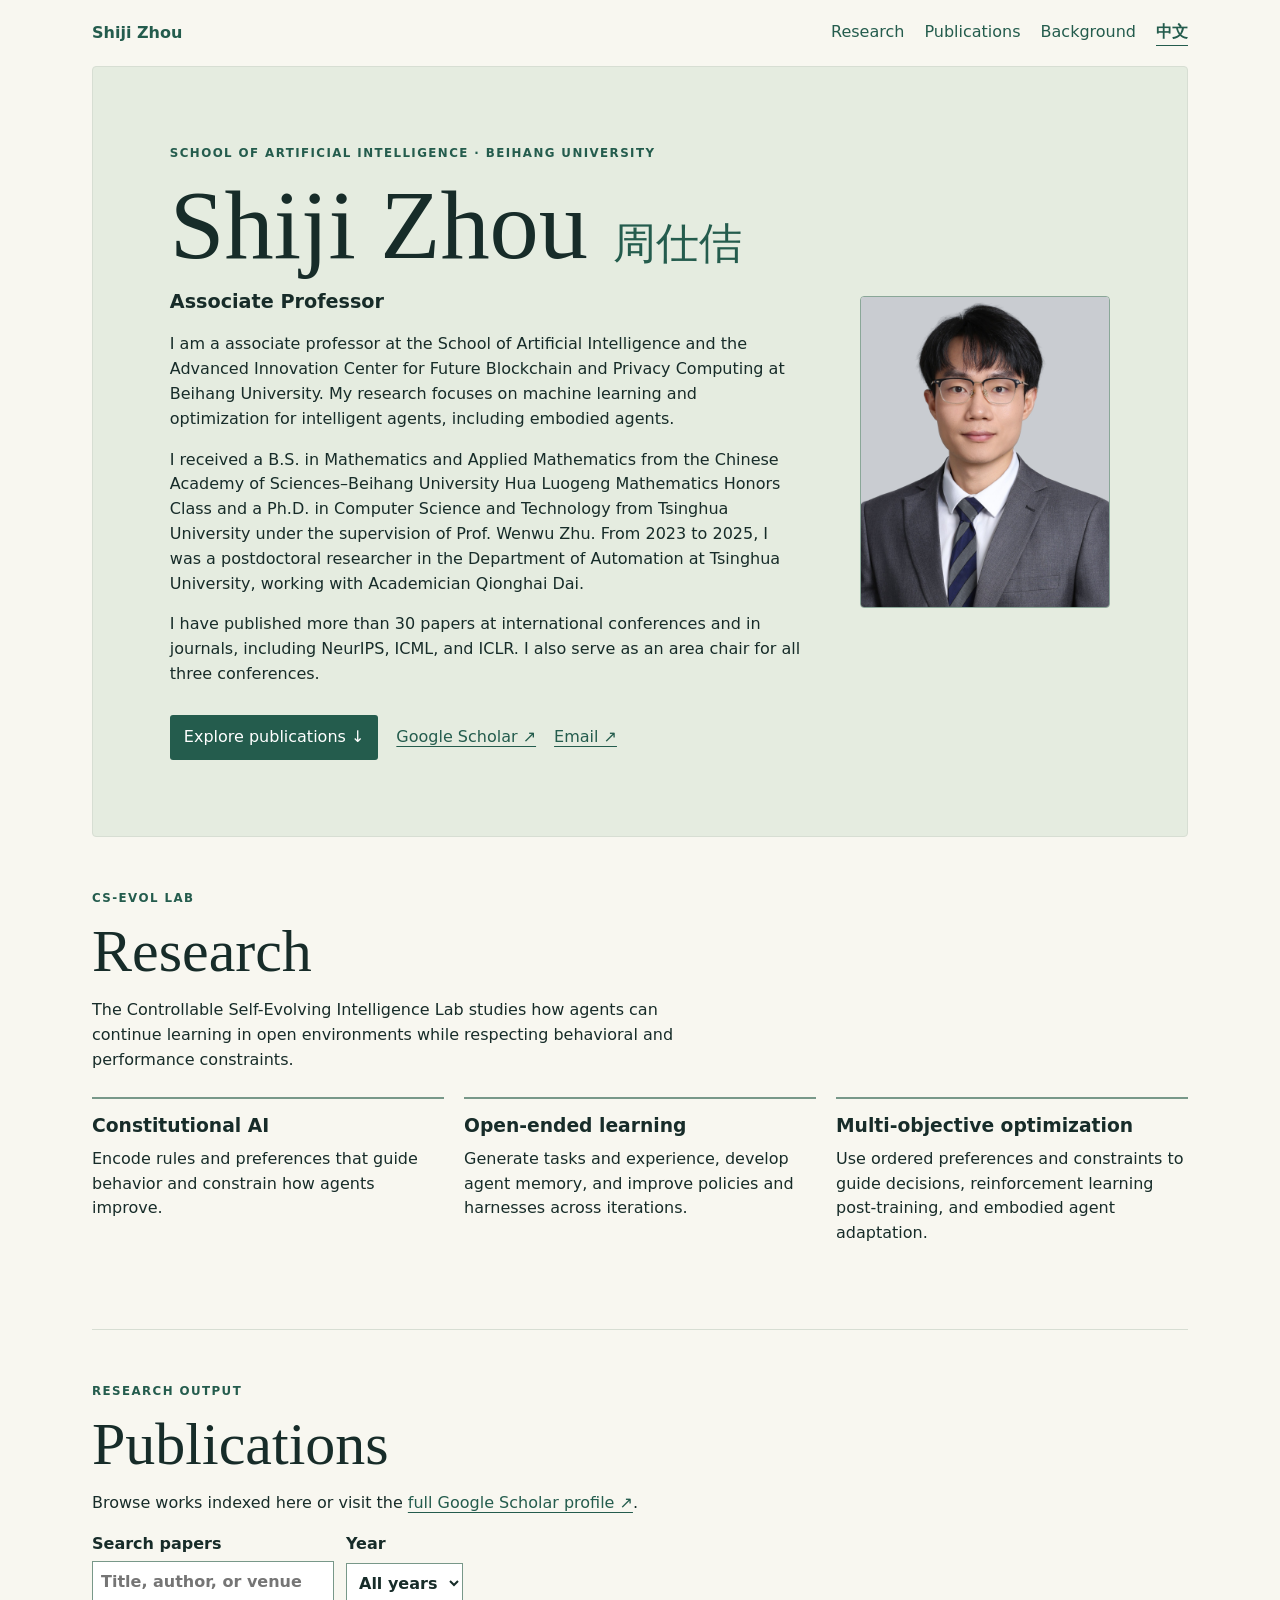
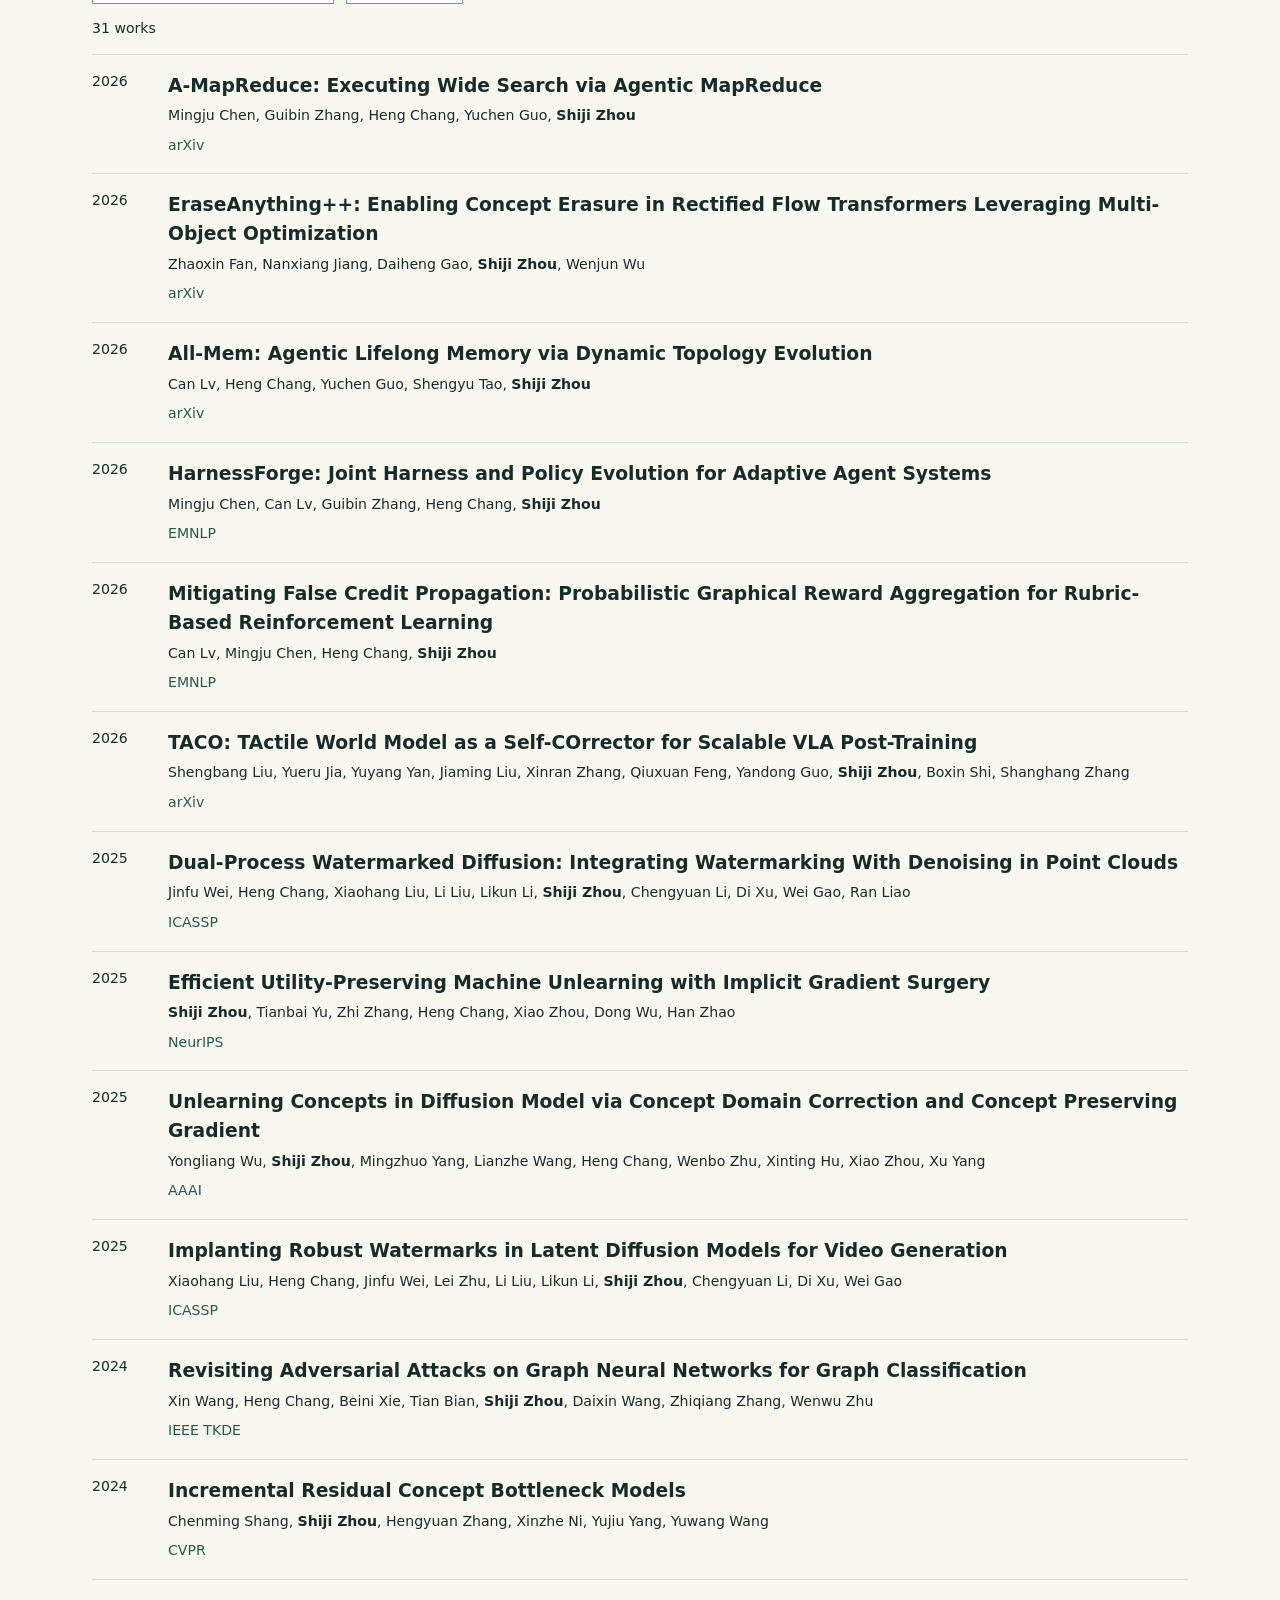
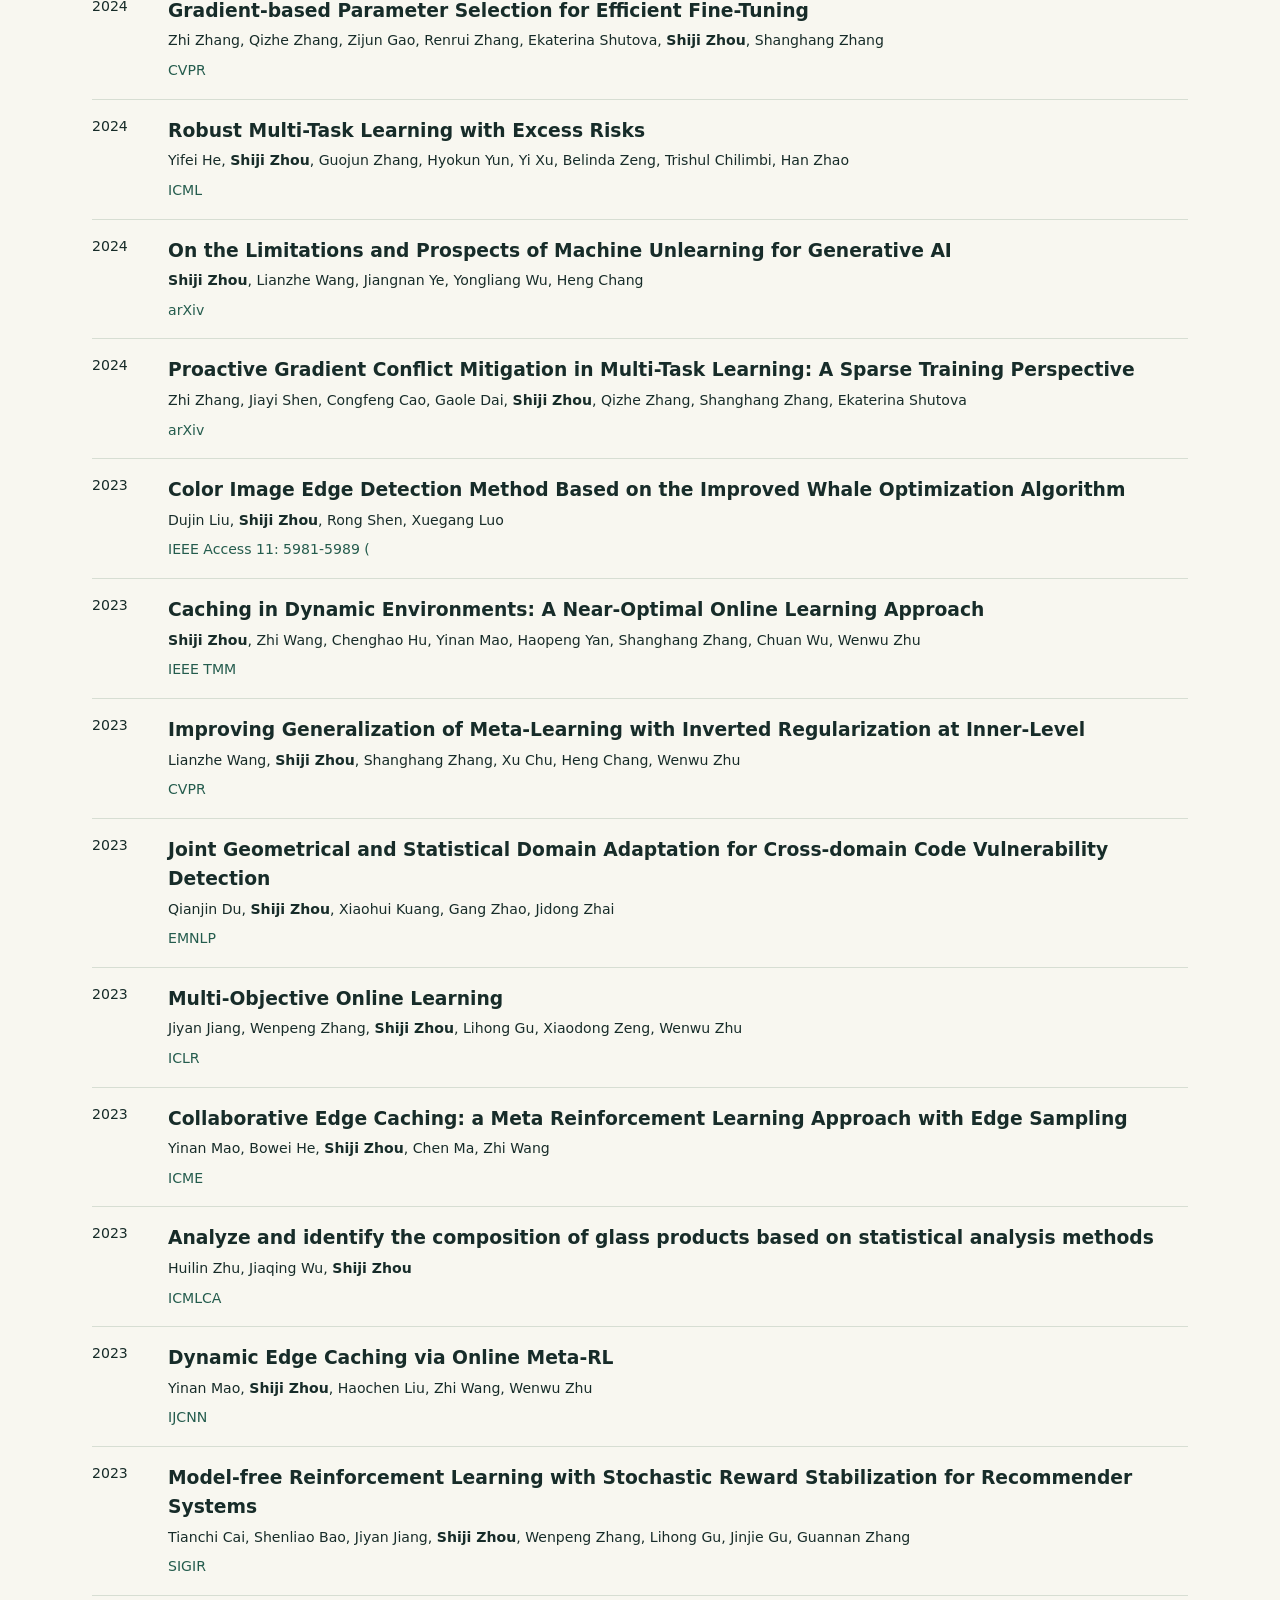
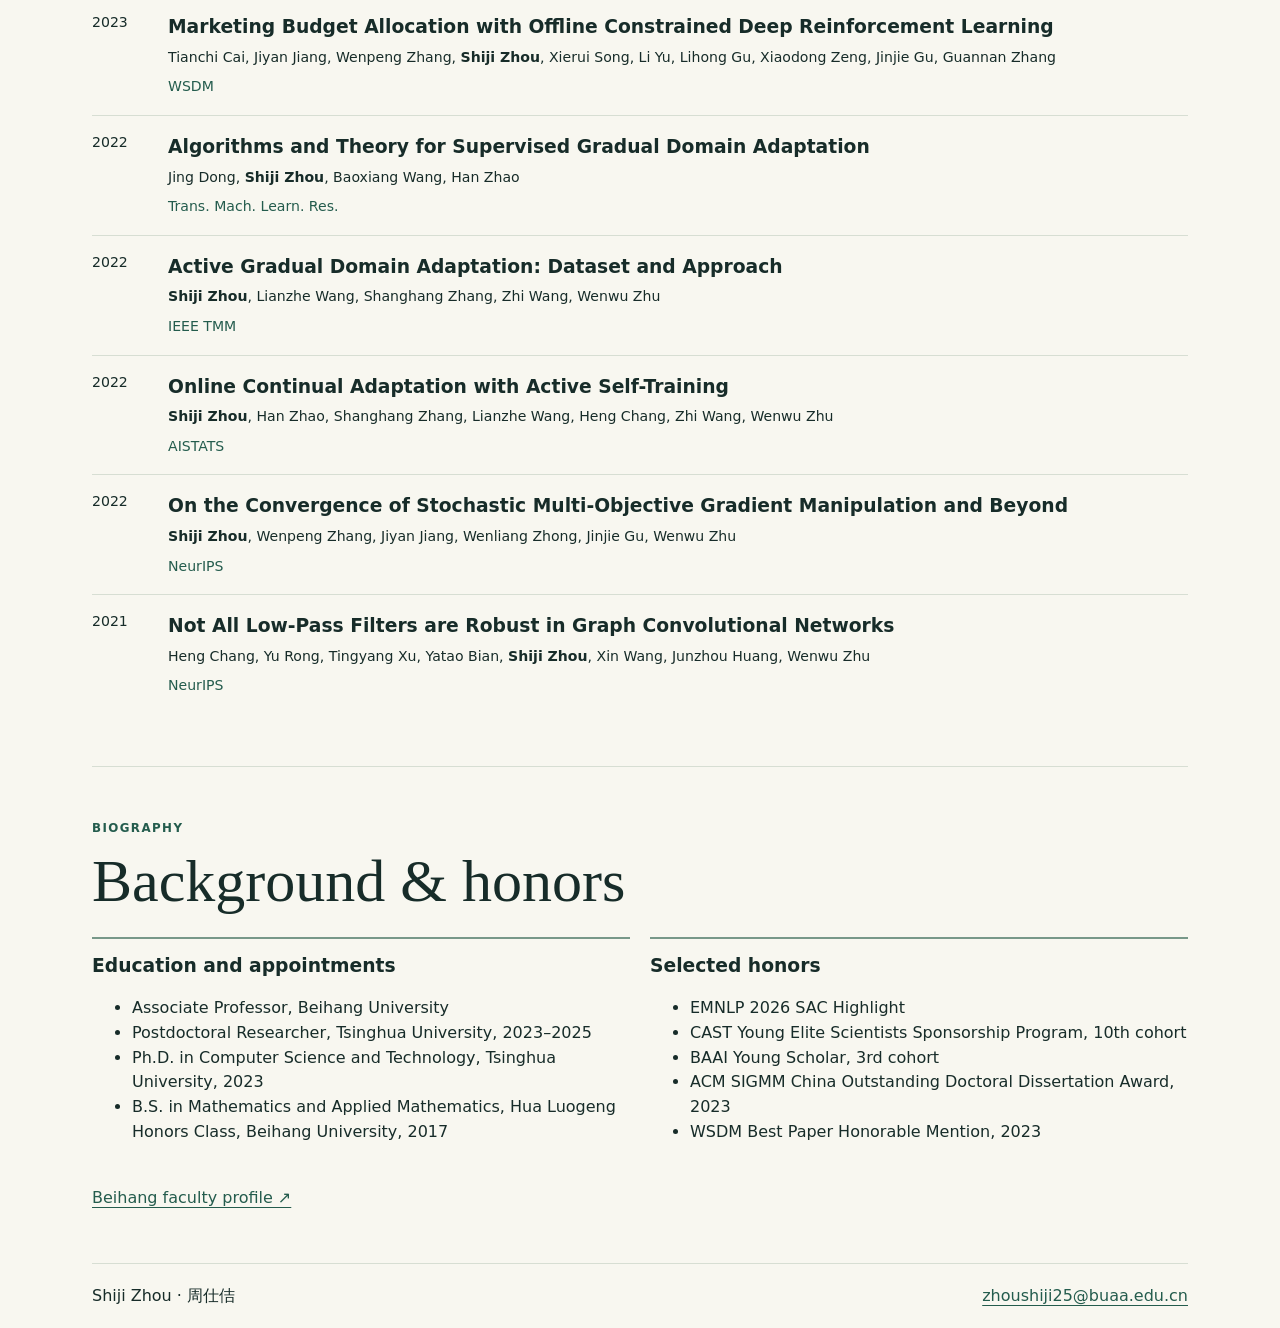
==== index.html @ 3ab19ada "Publish Shiji Zhou academic homepage" ====
<!DOCTYPE html><html lang="en"><meta charset="utf-8"><meta name="viewport" content="width=device-width,initial-scale=1"><meta name="description" content="Shiji Zhou, Associate Professor at Beihang University. Agent learning, controllable self-evolution and multi-objective optimization."><title>Shiji Zhou · 周仕佶 | Beihang University</title><link rel="stylesheet" href="style.css"><header><a class="brand" href="#">Shiji Zhou</a><nav aria-label="Main navigation"><a href="#research">Research</a><a href="#publications">Publications</a><a href="#background">Background</a><a class="language" href="zh.html" hreflang="zh-CN" lang="zh-CN">中文</a></nav></header><main><section class="hero"><div class="hero-content"><p class="kicker">SCHOOL OF ARTIFICIAL INTELLIGENCE · BEIHANG UNIVERSITY</p><h1>Shiji Zhou <span lang="zh">周仕佶</span></h1><p class="role">Associate Professor</p><p class="intro">I am a associate professor at the School of Artificial Intelligence and the Advanced Innovation Center for Future Blockchain and Privacy Computing at Beihang University. My research focuses on machine learning and optimization for intelligent agents, including embodied agents.</p><p class="intro">I received a B.S. in Mathematics and Applied Mathematics from the Chinese Academy of Sciences–Beihang University Hua Luogeng Mathematics Honors Class and a Ph.D. in Computer Science and Technology from Tsinghua University under the supervision of Prof. Wenwu Zhu. From 2023 to 2025, I was a postdoctoral researcher in the Department of Automation at Tsinghua University, working with Academician Qionghai Dai.</p><p class="intro">I have published more than 30 papers at international conferences and in journals, including NeurIPS, ICML, and ICLR. I also serve as an area chair for all three conferences.</p><div class="links"><a class="primary" href="#publications">Explore publications ↓</a><a href="https://scholar.google.com/citations?hl=en&amp;user=Do5jf8oAAAAJ&amp;view_op=list_works&amp;sortby=pubdate">Google Scholar ↗</a><a href="mailto:zhoushiji25@buaa.edu.cn">Email ↗</a></div></div><img class="portrait" src="portrait.jpg" alt="Portrait of Shiji Zhou" width="1280" height="1600"></section>
<section id="research"><p class="kicker">CS-EVOL LAB</p><h2>Research</h2><p class="section-intro">The Controllable Self-Evolving Intelligence Lab studies how agents can continue learning in open environments while respecting behavioral and performance constraints.</p><div class="topics"><article><h3>Constitutional AI</h3><p>Encode rules and preferences that guide behavior and constrain how agents improve.</p></article><article><h3>Open-ended learning</h3><p>Generate tasks and experience, develop agent memory, and improve policies and harnesses across iterations.</p></article><article><h3>Multi-objective optimization</h3><p>Use ordered preferences and constraints to guide decisions, reinforcement learning post-training, and embodied agent adaptation.</p></article></div></section>
<section id="publications"><p class="kicker">RESEARCH OUTPUT</p><h2>Publications</h2><p class="section-intro">Browse works indexed here or visit the <a href="https://scholar.google.com/citations?hl=en&amp;user=Do5jf8oAAAAJ&amp;view_op=list_works&amp;sortby=pubdate">full Google Scholar profile ↗</a>.</p><div class="filters"><label>Search papers<input id="query" type="search" placeholder="Title, author, or venue"></label><label>Year<select id="year"><option value="">All years</option><option>2026</option><option>2025</option><option>2024</option><option>2023</option><option>2022</option><option>2021</option></select></label></div><p id="count" aria-live="polite">31 works</p><article class="paper" data-year="2026"><span class="year">2026</span><div><h3><a href="https://arxiv.org/abs/2602.01331">A-MapReduce: Executing Wide Search via Agentic MapReduce</a></h3><p>Mingju Chen, Guibin Zhang, Heng Chang, Yuchen Guo, <strong>Shiji Zhou</strong></p><span class="venue">arXiv</span></div></article>
<article class="paper" data-year="2026"><span class="year">2026</span><div><h3><a href="https://arxiv.org/abs/2603.00978">EraseAnything++: Enabling Concept Erasure in Rectified Flow Transformers Leveraging Multi-Object Optimization</a></h3><p>Zhaoxin Fan, Nanxiang Jiang, Daiheng Gao, <strong>Shiji Zhou</strong>, Wenjun Wu</p><span class="venue">arXiv</span></div></article>
<article class="paper" data-year="2026"><span class="year">2026</span><div><h3><a href="https://arxiv.org/abs/2603.19595">All-Mem: Agentic Lifelong Memory via Dynamic Topology Evolution</a></h3><p>Can Lv, Heng Chang, Yuchen Guo, Shengyu Tao, <strong>Shiji Zhou</strong></p><span class="venue">arXiv</span></div></article>
<article class="paper" data-year="2026"><span class="year">2026</span><div><h3><a href="https://aclanthology.org/2026.emnlp-main.1893/">HarnessForge: Joint Harness and Policy Evolution for Adaptive Agent Systems</a></h3><p>Mingju Chen, Can Lv, Guibin Zhang, Heng Chang, <strong>Shiji Zhou</strong></p><span class="venue">EMNLP</span></div></article>
<article class="paper" data-year="2026"><span class="year">2026</span><div><h3><a href="https://aclanthology.org/2026.emnlp-main.1933/">Mitigating False Credit Propagation: Probabilistic Graphical Reward Aggregation for Rubric-Based Reinforcement Learning</a></h3><p>Can Lv, Mingju Chen, Heng Chang, <strong>Shiji Zhou</strong></p><span class="venue">EMNLP</span></div></article>
<article class="paper" data-year="2026"><span class="year">2026</span><div><h3><a href="https://arxiv.org/abs/2607.02840">TACO: TActile World Model as a Self-COrrector for Scalable VLA Post-Training</a></h3><p>Shengbang Liu, Yueru Jia, Yuyang Yan, Jiaming Liu, Xinran Zhang, Qiuxuan Feng, Yandong Guo, <strong>Shiji Zhou</strong>, Boxin Shi, Shanghang Zhang</p><span class="venue">arXiv</span></div></article>
<article class="paper" data-year="2025"><span class="year">2025</span><div><h3><a href="https://dblp.org/rec/conf/icassp/WeiCLLLZLXGL25">Dual-Process Watermarked Diffusion: Integrating Watermarking With Denoising in Point Clouds</a></h3><p>Jinfu Wei, Heng Chang, Xiaohang Liu, Li Liu, Likun Li, <strong>Shiji Zhou</strong>, Chengyuan Li, Di Xu, Wei Gao, Ran Liao</p><span class="venue">ICASSP</span></div></article>
<article class="paper" data-year="2025"><span class="year">2025</span><div><h3><a href="https://dblp.org/rec/conf/nips/ZhouYZCZWZ25">Efficient Utility-Preserving Machine Unlearning with Implicit Gradient Surgery</a></h3><p><strong>Shiji Zhou</strong>, Tianbai Yu, Zhi Zhang, Heng Chang, Xiao Zhou, Dong Wu, Han Zhao</p><span class="venue">NeurIPS</span></div></article>
<article class="paper" data-year="2025"><span class="year">2025</span><div><h3><a href="https://dblp.org/rec/conf/aaai/WuZYWCZHZ025">Unlearning Concepts in Diffusion Model via Concept Domain Correction and Concept Preserving Gradient</a></h3><p>Yongliang Wu, <strong>Shiji Zhou</strong>, Mingzhuo Yang, Lianzhe Wang, Heng Chang, Wenbo Zhu, Xinting Hu, Xiao Zhou, Xu Yang</p><span class="venue">AAAI</span></div></article>
<article class="paper" data-year="2025"><span class="year">2025</span><div><h3><a href="https://dblp.org/rec/conf/icassp/LiuCWZLLZLXG25">Implanting Robust Watermarks in Latent Diffusion Models for Video Generation</a></h3><p>Xiaohang Liu, Heng Chang, Jinfu Wei, Lei Zhu, Li Liu, Likun Li, <strong>Shiji Zhou</strong>, Chengyuan Li, Di Xu, Wei Gao</p><span class="venue">ICASSP</span></div></article>
<article class="paper" data-year="2024"><span class="year">2024</span><div><h3><a href="https://dblp.org/rec/journals/tkde/WangCXBZWZZ24">Revisiting Adversarial Attacks on Graph Neural Networks for Graph Classification</a></h3><p>Xin Wang, Heng Chang, Beini Xie, Tian Bian, <strong>Shiji Zhou</strong>, Daixin Wang, Zhiqiang Zhang, Wenwu Zhu</p><span class="venue">IEEE TKDE</span></div></article>
<article class="paper" data-year="2024"><span class="year">2024</span><div><h3><a href="https://dblp.org/rec/conf/cvpr/ShangZZNYW24">Incremental Residual Concept Bottleneck Models</a></h3><p>Chenming Shang, <strong>Shiji Zhou</strong>, Hengyuan Zhang, Xinzhe Ni, Yujiu Yang, Yuwang Wang</p><span class="venue">CVPR</span></div></article>
<article class="paper" data-year="2024"><span class="year">2024</span><div><h3><a href="https://dblp.org/rec/conf/cvpr/ZhangZGZSZZ24">Gradient-based Parameter Selection for Efficient Fine-Tuning</a></h3><p>Zhi Zhang, Qizhe Zhang, Zijun Gao, Renrui Zhang, Ekaterina Shutova, <strong>Shiji Zhou</strong>, Shanghang Zhang</p><span class="venue">CVPR</span></div></article>
<article class="paper" data-year="2024"><span class="year">2024</span><div><h3><a href="https://dblp.org/rec/conf/icml/HeZZYXZC024">Robust Multi-Task Learning with Excess Risks</a></h3><p>Yifei He, <strong>Shiji Zhou</strong>, Guojun Zhang, Hyokun Yun, Yi Xu, Belinda Zeng, Trishul Chilimbi, Han Zhao</p><span class="venue">ICML</span></div></article>
<article class="paper" data-year="2024"><span class="year">2024</span><div><h3><a href="https://arxiv.org/abs/2408.00376">On the Limitations and Prospects of Machine Unlearning for Generative AI</a></h3><p><strong>Shiji Zhou</strong>, Lianzhe Wang, Jiangnan Ye, Yongliang Wu, Heng Chang</p><span class="venue">arXiv</span></div></article>
<article class="paper" data-year="2024"><span class="year">2024</span><div><h3><a href="https://arxiv.org/abs/2411.18615">Proactive Gradient Conflict Mitigation in Multi-Task Learning: A Sparse Training Perspective</a></h3><p>Zhi Zhang, Jiayi Shen, Congfeng Cao, Gaole Dai, <strong>Shiji Zhou</strong>, Qizhe Zhang, Shanghang Zhang, Ekaterina Shutova</p><span class="venue">arXiv</span></div></article>
<article class="paper" data-year="2023"><span class="year">2023</span><div><h3><a href="https://dblp.org/rec/journals/access/LiuZSL23">Color Image Edge Detection Method Based on the Improved Whale Optimization Algorithm</a></h3><p>Dujin Liu, <strong>Shiji Zhou</strong>, Rong Shen, Xuegang Luo</p><span class="venue">IEEE Access 11: 5981-5989 (</span></div></article>
<article class="paper" data-year="2023"><span class="year">2023</span><div><h3><a href="https://dblp.org/rec/journals/tmm/ZhouWHMYZWZ23">Caching in Dynamic Environments: A Near-Optimal Online Learning Approach</a></h3><p><strong>Shiji Zhou</strong>, Zhi Wang, Chenghao Hu, Yinan Mao, Haopeng Yan, Shanghang Zhang, Chuan Wu, Wenwu Zhu</p><span class="venue">IEEE TMM</span></div></article>
<article class="paper" data-year="2023"><span class="year">2023</span><div><h3><a href="https://dblp.org/rec/conf/cvpr/WangZZCC023">Improving Generalization of Meta-Learning with Inverted Regularization at Inner-Level</a></h3><p>Lianzhe Wang, <strong>Shiji Zhou</strong>, Shanghang Zhang, Xu Chu, Heng Chang, Wenwu Zhu</p><span class="venue">CVPR</span></div></article>
<article class="paper" data-year="2023"><span class="year">2023</span><div><h3><a href="https://dblp.org/rec/conf/emnlp/DuZKZZ23">Joint Geometrical and Statistical Domain Adaptation for Cross-domain Code Vulnerability Detection</a></h3><p>Qianjin Du, <strong>Shiji Zhou</strong>, Xiaohui Kuang, Gang Zhao, Jidong Zhai</p><span class="venue">EMNLP</span></div></article>
<article class="paper" data-year="2023"><span class="year">2023</span><div><h3><a href="https://dblp.org/rec/conf/iclr/Jiang0ZGZ023">Multi-Objective Online Learning</a></h3><p>Jiyan Jiang, Wenpeng Zhang, <strong>Shiji Zhou</strong>, Lihong Gu, Xiaodong Zeng, Wenwu Zhu</p><span class="venue">ICLR</span></div></article>
<article class="paper" data-year="2023"><span class="year">2023</span><div><h3><a href="https://dblp.org/rec/conf/icmcs/MaoHZMW23">Collaborative Edge Caching: a Meta Reinforcement Learning Approach with Edge Sampling</a></h3><p>Yinan Mao, Bowei He, <strong>Shiji Zhou</strong>, Chen Ma, Zhi Wang</p><span class="venue">ICME</span></div></article>
<article class="paper" data-year="2023"><span class="year">2023</span><div><h3><a href="https://dblp.org/rec/conf/icmlca/ZhuWZ23">Analyze and identify the composition of glass products based on statistical analysis methods</a></h3><p>Huilin Zhu, Jiaqing Wu, <strong>Shiji Zhou</strong></p><span class="venue">ICMLCA</span></div></article>
<article class="paper" data-year="2023"><span class="year">2023</span><div><h3><a href="https://dblp.org/rec/conf/ijcnn/MaoZLWZ23">Dynamic Edge Caching via Online Meta-RL</a></h3><p>Yinan Mao, <strong>Shiji Zhou</strong>, Haochen Liu, Zhi Wang, Wenwu Zhu</p><span class="venue">IJCNN</span></div></article>
<article class="paper" data-year="2023"><span class="year">2023</span><div><h3><a href="https://dblp.org/rec/conf/sigir/CaiBJZ0GGZ23">Model-free Reinforcement Learning with Stochastic Reward Stabilization for Recommender Systems</a></h3><p>Tianchi Cai, Shenliao Bao, Jiyan Jiang, <strong>Shiji Zhou</strong>, Wenpeng Zhang, Lihong Gu, Jinjie Gu, Guannan Zhang</p><span class="venue">SIGIR</span></div></article>
<article class="paper" data-year="2023"><span class="year">2023</span><div><h3><a href="https://dblp.org/rec/conf/wsdm/CaiJ0ZSYGZGZ23">Marketing Budget Allocation with Offline Constrained Deep Reinforcement Learning</a></h3><p>Tianchi Cai, Jiyan Jiang, Wenpeng Zhang, <strong>Shiji Zhou</strong>, Xierui Song, Li Yu, Lihong Gu, Xiaodong Zeng, Jinjie Gu, Guannan Zhang</p><span class="venue">WSDM</span></div></article>
<article class="paper" data-year="2022"><span class="year">2022</span><div><h3><a href="https://dblp.org/rec/journals/tmlr/DongZWZ22">Algorithms and Theory for Supervised Gradual Domain Adaptation</a></h3><p>Jing Dong, <strong>Shiji Zhou</strong>, Baoxiang Wang, Han Zhao</p><span class="venue">Trans. Mach. Learn. Res.</span></div></article>
<article class="paper" data-year="2022"><span class="year">2022</span><div><h3><a href="https://dblp.org/rec/journals/tmm/ZhouWZWZ22">Active Gradual Domain Adaptation: Dataset and Approach</a></h3><p><strong>Shiji Zhou</strong>, Lianzhe Wang, Shanghang Zhang, Zhi Wang, Wenwu Zhu</p><span class="venue">IEEE TMM</span></div></article>
<article class="paper" data-year="2022"><span class="year">2022</span><div><h3><a href="https://dblp.org/rec/conf/aistats/Zhou0ZWCW022">Online Continual Adaptation with Active Self-Training</a></h3><p><strong>Shiji Zhou</strong>, Han Zhao, Shanghang Zhang, Lianzhe Wang, Heng Chang, Zhi Wang, Wenwu Zhu</p><span class="venue">AISTATS</span></div></article>
<article class="paper" data-year="2022"><span class="year">2022</span><div><h3><a href="https://dblp.org/rec/conf/nips/ZhouZJZGZ22">On the Convergence of Stochastic Multi-Objective Gradient Manipulation and Beyond</a></h3><p><strong>Shiji Zhou</strong>, Wenpeng Zhang, Jiyan Jiang, Wenliang Zhong, Jinjie Gu, Wenwu Zhu</p><span class="venue">NeurIPS</span></div></article>
<article class="paper" data-year="2021"><span class="year">2021</span><div><h3><a href="https://dblp.org/rec/conf/nips/ChangRXBZWHZ21">Not All Low-Pass Filters are Robust in Graph Convolutional Networks</a></h3><p>Heng Chang, Yu Rong, Tingyang Xu, Yatao Bian, <strong>Shiji Zhou</strong>, Xin Wang, Junzhou Huang, Wenwu Zhu</p><span class="venue">NeurIPS</span></div></article></section>
<section id="background"><p class="kicker">BIOGRAPHY</p><h2>Background & honors</h2><div class="topics"><article><h3>Education and appointments</h3><ul><li>Associate Professor, Beihang University</li><li>Postdoctoral Researcher, Tsinghua University, 2023–2025</li><li>Ph.D. in Computer Science and Technology, Tsinghua University, 2023</li><li>B.S. in Mathematics and Applied Mathematics, Hua Luogeng Honors Class, Beihang University, 2017</li></ul></article><article><h3>Selected honors</h3><ul><li>EMNLP 2026 SAC Highlight</li><li>CAST Young Elite Scientists Sponsorship Program, 10th cohort</li><li>BAAI Young Scholar, 3rd cohort</li><li>ACM SIGMM China Outstanding Doctoral Dissertation Award, 2023</li><li>WSDM Best Paper Honorable Mention, 2023</li></ul></article></div><a href="https://iai.buaa.edu.cn/info/1013/4182.htm">Beihang faculty profile ↗</a></section></main><footer><span>Shiji Zhou · 周仕佶</span><a href="mailto:zhoushiji25@buaa.edu.cn">zhoushiji25@buaa.edu.cn</a></footer><script src="main.js"></script></html>
---- style.css ----
:root{color-scheme:light;--ink:#172c29;--green:#245c4d;--paper:#f8f7f0;--line:#d7ded3}*{box-sizing:border-box}html{scroll-behavior:smooth}body{margin:0;background:var(--paper);color:var(--ink);font:16px/1.55 "Instrument Sans",system-ui,sans-serif}a{color:var(--green);text-underline-offset:.23em}header,main,footer{max-width:1160px;margin:auto;padding:0 32px}header,footer{display:flex;justify-content:space-between;align-items:center;gap:16px;padding-block:20px}header a{text-decoration:none}nav{display:flex;gap:20px;flex-wrap:wrap}.brand{font-weight:800}.brand span{margin-left:.5em}.hero{position:relative;display:flex;align-items:center;justify-content:space-between;gap:24px;background:#e5ece0;border:1px solid var(--line);border-radius:4px;padding:clamp(24px,6vw,78px);min-height:390px}.kicker{color:var(--green);font-size:.74rem;font-weight:750;letter-spacing:.12em;margin:0 0 12px}h1,h2{font-family:Georgia,serif;line-height:1.04;font-weight:500;margin:0}h1{font-size:clamp(2.9rem,8vw,6.15rem)}h1 span{font-size:.44em;white-space:nowrap;color:var(--green)}h2{font-size:clamp(2.25rem,5vw,3.75rem)}.role{margin:.65rem 0;font-size:1.2rem;font-weight:650}.intro,.section-intro{max-width:62ch}.links{display:flex;align-items:center;gap:18px;flex-wrap:wrap;margin-top:28px}.primary{padding:10px 14px;background:var(--green);color:white;text-decoration:none;border-radius:3px}.mark{display:grid;place-items:center;flex:0 1 195px;aspect-ratio:1;border:1px solid #8aa798;border-radius:50%;font:italic clamp(2rem,7vw,6rem) Georgia;color:var(--green)}section+section{padding-block:52px;border-bottom:1px solid var(--line)}.topics{display:grid;grid-template-columns:repeat(auto-fit,minmax(min(250px,100%),1fr));gap:20px;margin:25px 0}.topics article{border-top:2px solid #789889;padding-top:12px}.topics h3,.paper h3{margin:0}.topics p,.paper p{margin:.4em 0}.paper{display:grid;grid-template-columns:62px 1fr;gap:14px;border-top:1px solid var(--line);padding:16px 0}.paper[hidden]{display:none}.paper h3 a{color:var(--ink);text-decoration:none}.paper h3 a:hover{text-decoration:underline}.paper p,.year,.venue,#count{font-size:.88rem}.venue{color:var(--green)}.filters{display:flex;gap:12px;flex-wrap:wrap}.filters label{display:grid;gap:4px;font-weight:650}.filters input,.filters select{font:inherit;background:#fff;color:var(--ink);border:1px solid #789889;padding:8px}footer{flex-wrap:wrap}@media(max-width:680px){header,main,footer{padding-inline:16px}.mark{display:none}nav{gap:10px;font-size:.86rem}.paper{grid-template-columns:45px 1fr;gap:8px}}
.portrait{display:block;width:clamp(155px,23vw,250px);height:auto;flex:none;border:1px solid #8aa798;border-radius:4px}
.language{font-weight:700;border-bottom:1px solid currentColor;white-space:nowrap}
@media(max-width:680px){.hero{flex-direction:column-reverse;align-items:flex-start;gap:22px}.portrait{width:145px}header{flex-wrap:wrap}}
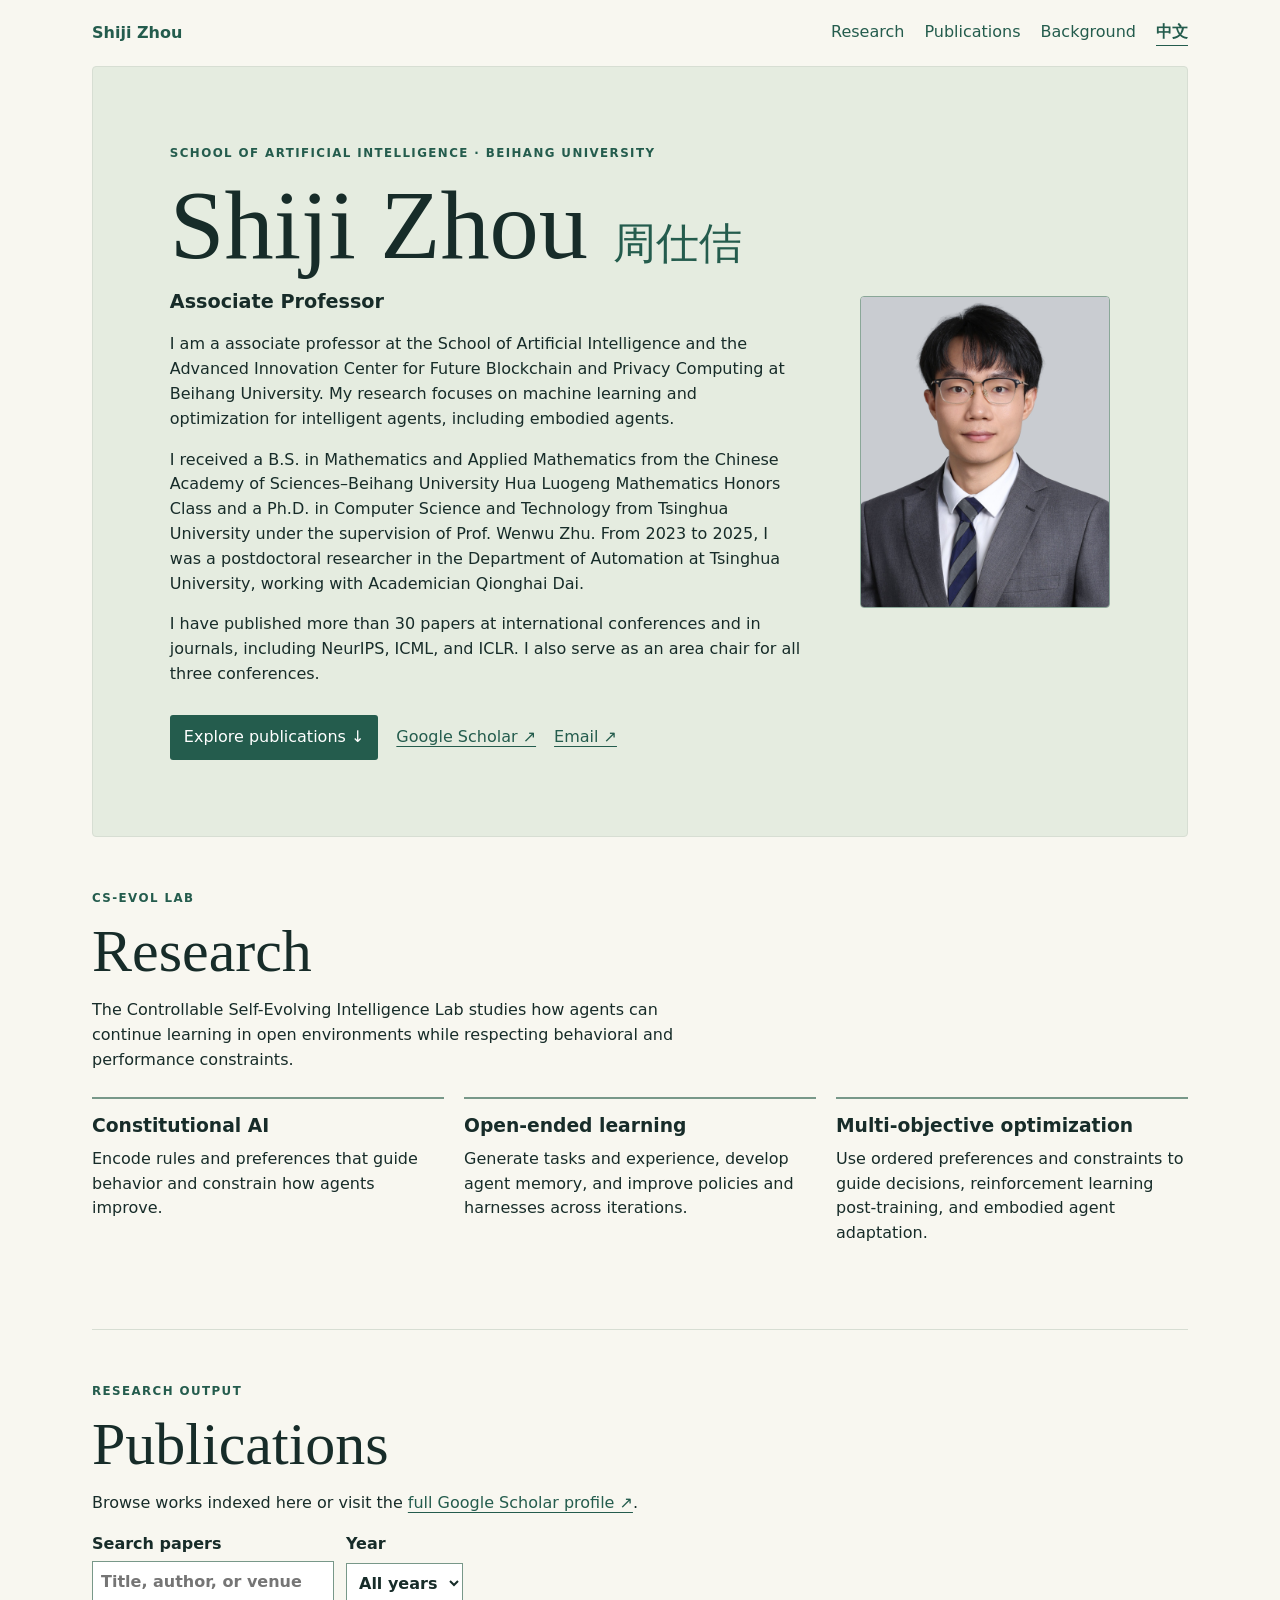
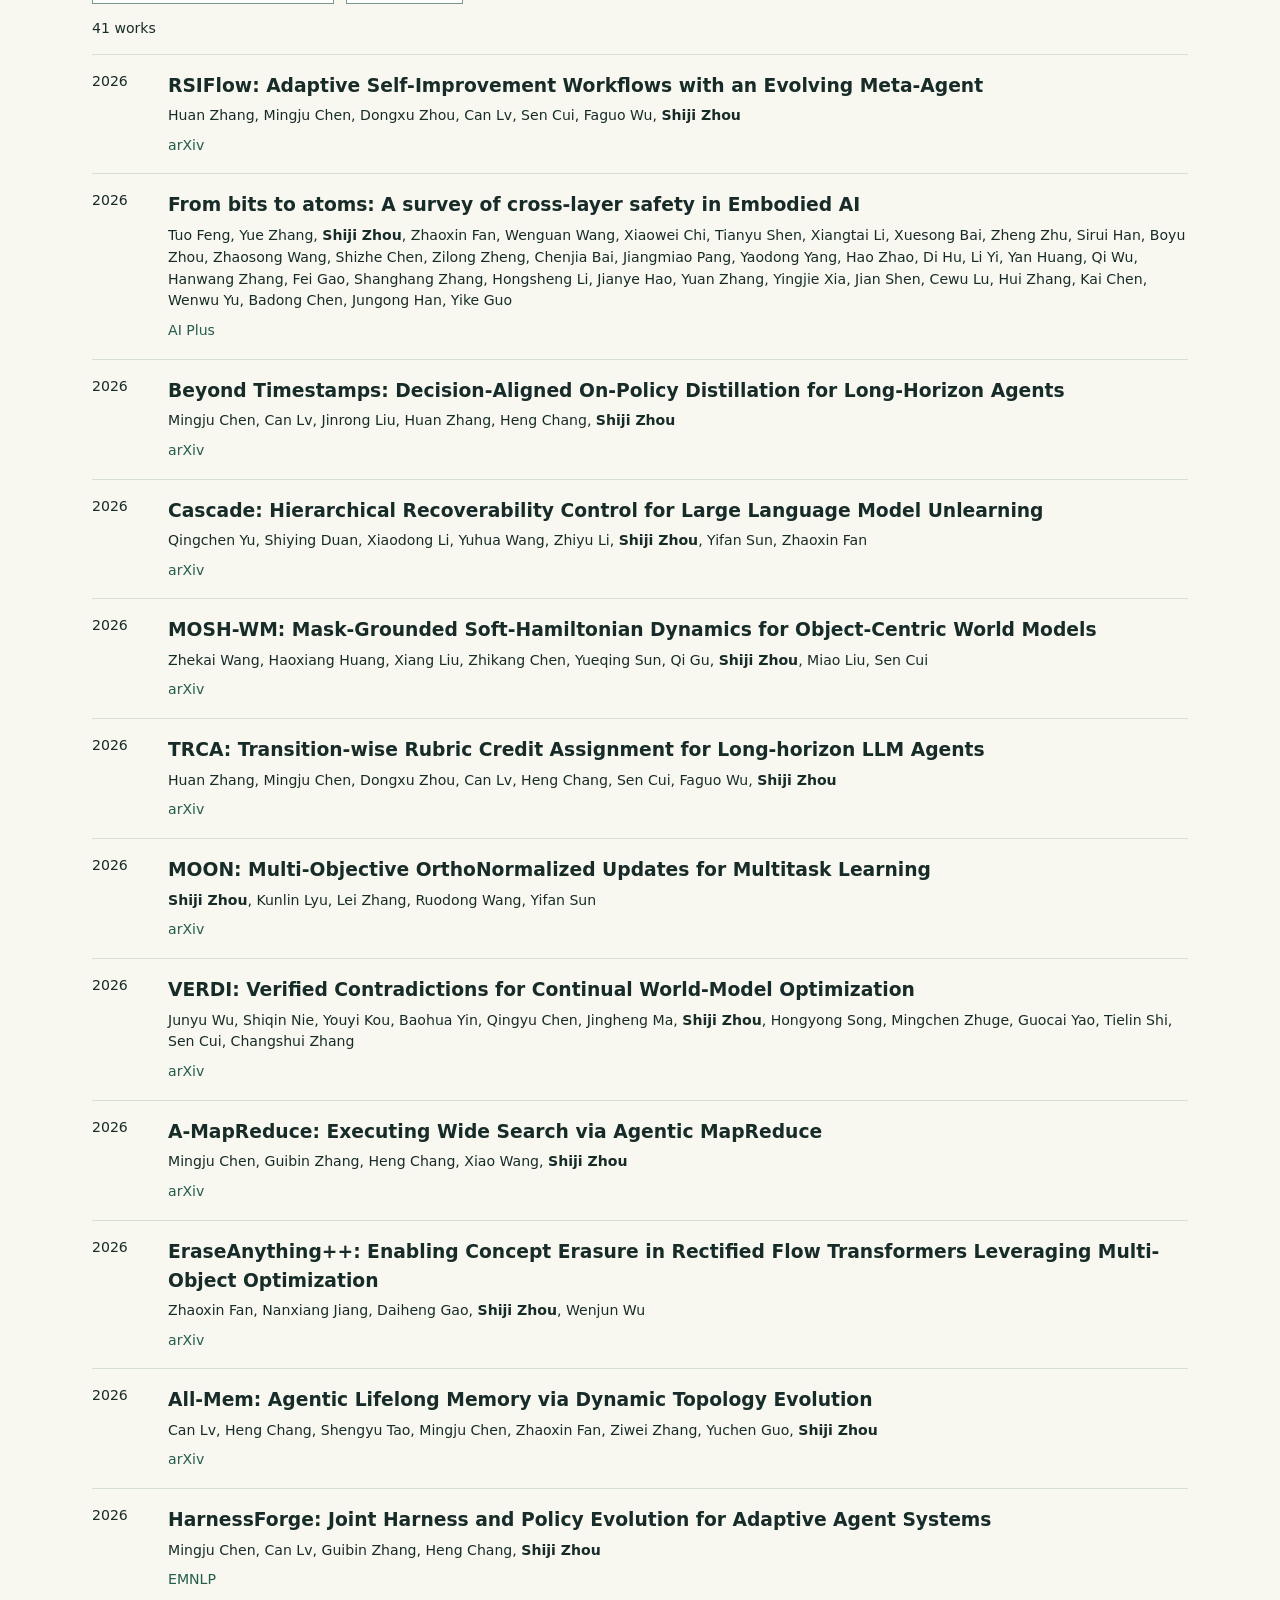
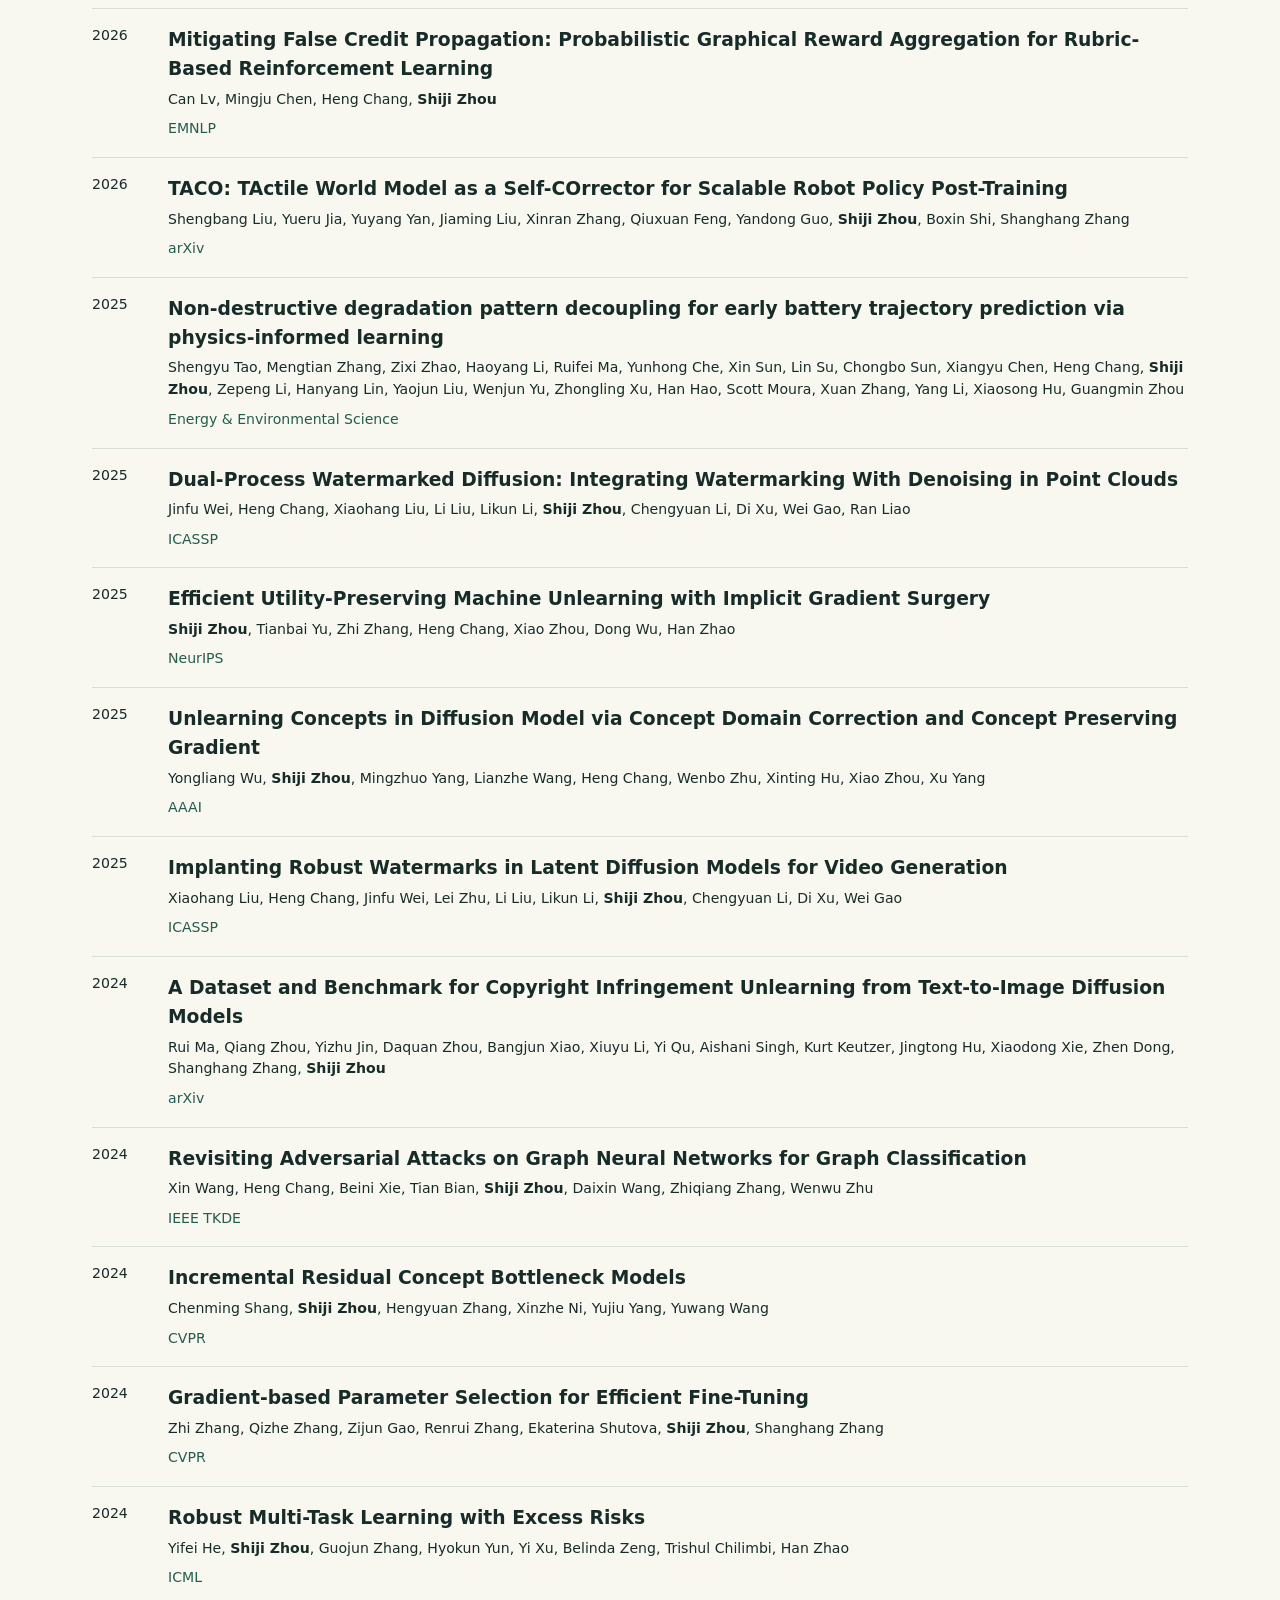
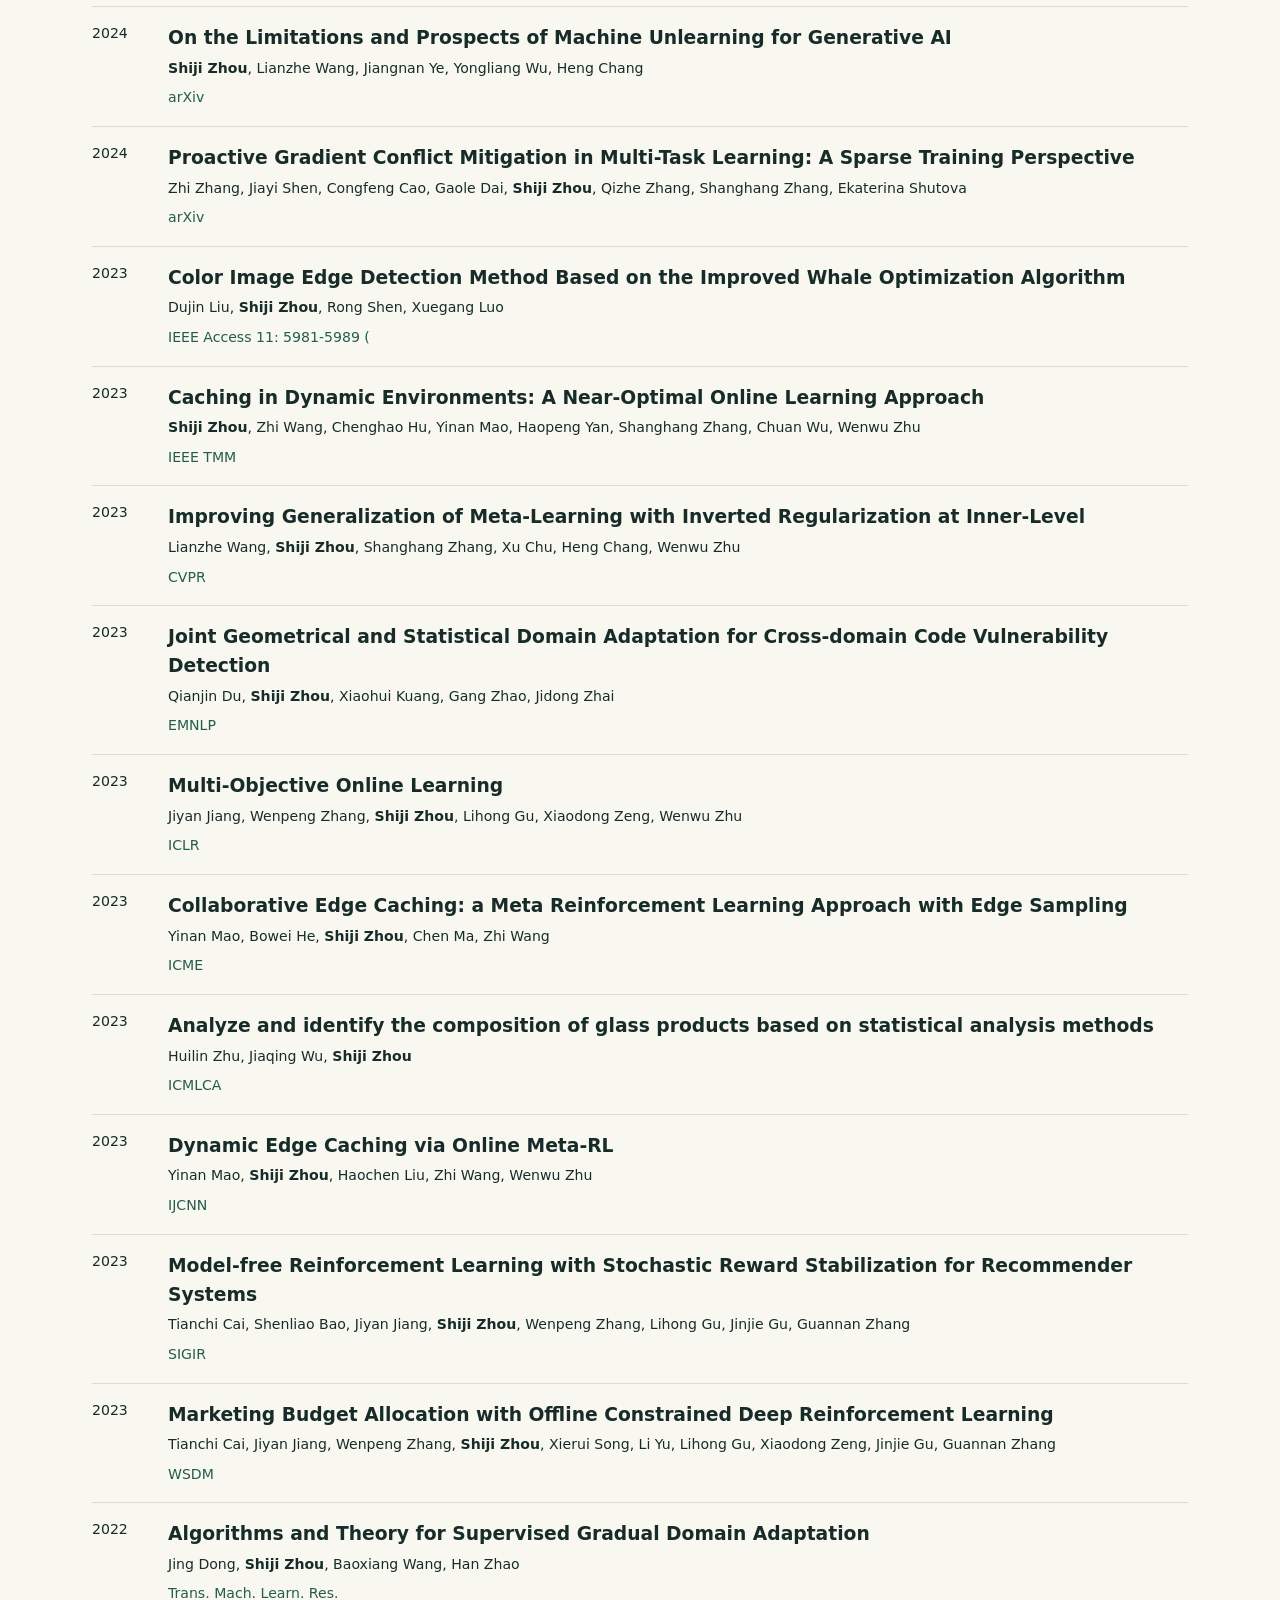
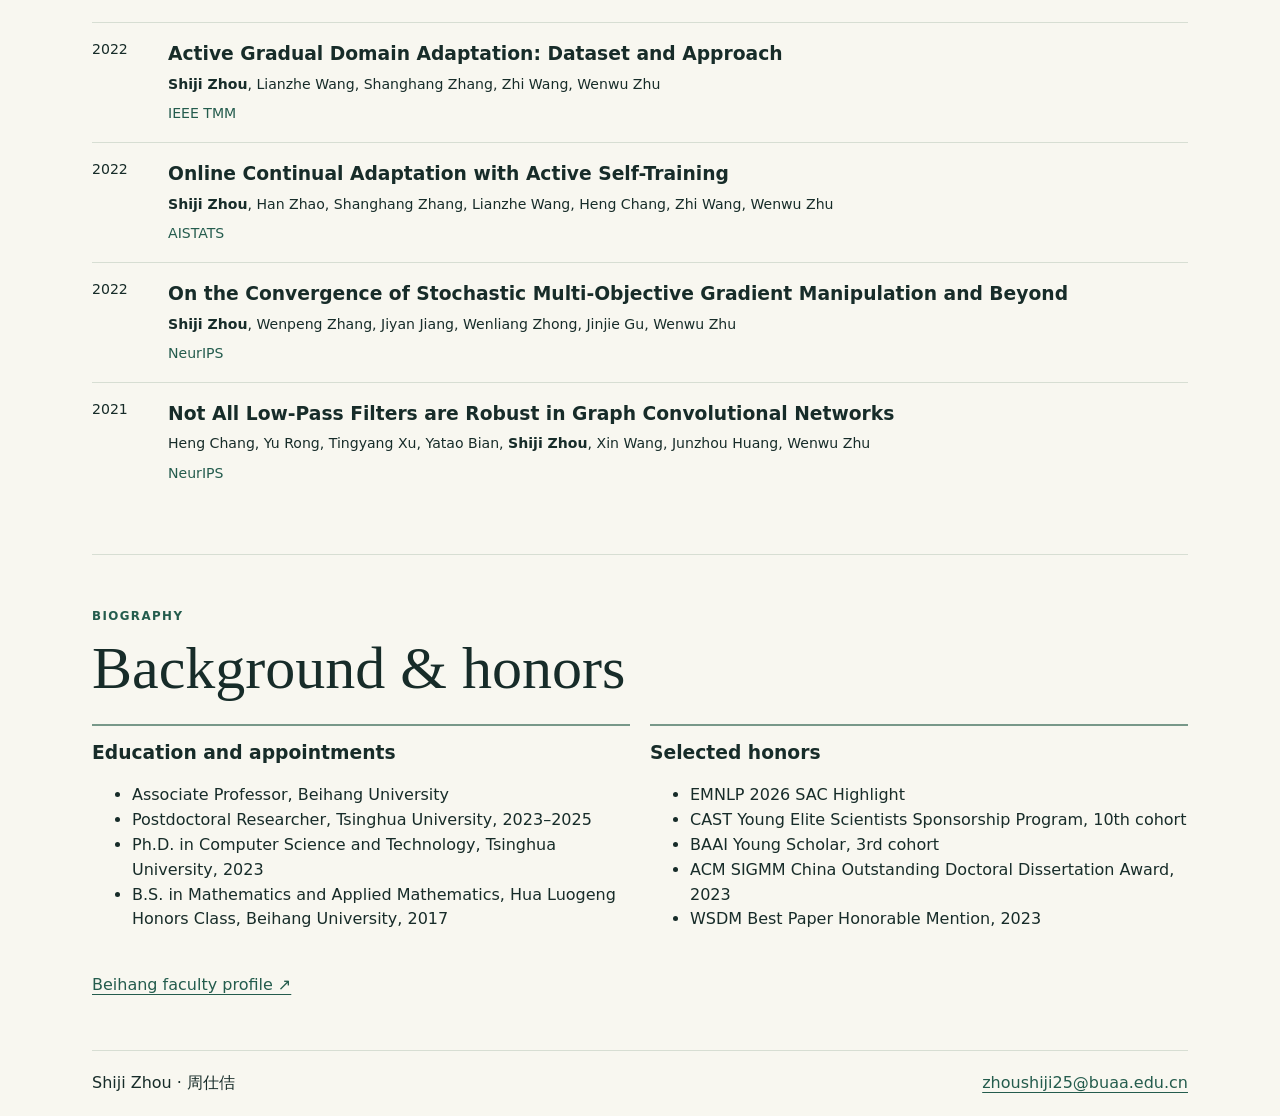
==== commit ab0cf3d9: "Add 10 verified publications" ====
--- a/index.html
+++ b/index.html
@@ -1,15 +1,25 @@
 <!DOCTYPE html><html lang="en"><meta charset="utf-8"><meta name="viewport" content="width=device-width,initial-scale=1"><meta name="description" content="Shiji Zhou, Associate Professor at Beihang University. Agent learning, controllable self-evolution and multi-objective optimization."><title>Shiji Zhou · 周仕佶 | Beihang University</title><link rel="stylesheet" href="style.css"><header><a class="brand" href="#">Shiji Zhou</a><nav aria-label="Main navigation"><a href="#research">Research</a><a href="#publications">Publications</a><a href="#background">Background</a><a class="language" href="zh.html" hreflang="zh-CN" lang="zh-CN">中文</a></nav></header><main><section class="hero"><div class="hero-content"><p class="kicker">SCHOOL OF ARTIFICIAL INTELLIGENCE · BEIHANG UNIVERSITY</p><h1>Shiji Zhou <span lang="zh">周仕佶</span></h1><p class="role">Associate Professor</p><p class="intro">I am a associate professor at the School of Artificial Intelligence and the Advanced Innovation Center for Future Blockchain and Privacy Computing at Beihang University. My research focuses on machine learning and optimization for intelligent agents, including embodied agents.</p><p class="intro">I received a B.S. in Mathematics and Applied Mathematics from the Chinese Academy of Sciences–Beihang University Hua Luogeng Mathematics Honors Class and a Ph.D. in Computer Science and Technology from Tsinghua University under the supervision of Prof. Wenwu Zhu. From 2023 to 2025, I was a postdoctoral researcher in the Department of Automation at Tsinghua University, working with Academician Qionghai Dai.</p><p class="intro">I have published more than 30 papers at international conferences and in journals, including NeurIPS, ICML, and ICLR. I also serve as an area chair for all three conferences.</p><div class="links"><a class="primary" href="#publications">Explore publications ↓</a><a href="https://scholar.google.com/citations?hl=en&amp;user=Do5jf8oAAAAJ&amp;view_op=list_works&amp;sortby=pubdate">Google Scholar ↗</a><a href="mailto:zhoushiji25@buaa.edu.cn">Email ↗</a></div></div><img class="portrait" src="portrait.jpg" alt="Portrait of Shiji Zhou" width="1280" height="1600"></section>
 <section id="research"><p class="kicker">CS-EVOL LAB</p><h2>Research</h2><p class="section-intro">The Controllable Self-Evolving Intelligence Lab studies how agents can continue learning in open environments while respecting behavioral and performance constraints.</p><div class="topics"><article><h3>Constitutional AI</h3><p>Encode rules and preferences that guide behavior and constrain how agents improve.</p></article><article><h3>Open-ended learning</h3><p>Generate tasks and experience, develop agent memory, and improve policies and harnesses across iterations.</p></article><article><h3>Multi-objective optimization</h3><p>Use ordered preferences and constraints to guide decisions, reinforcement learning post-training, and embodied agent adaptation.</p></article></div></section>
-<section id="publications"><p class="kicker">RESEARCH OUTPUT</p><h2>Publications</h2><p class="section-intro">Browse works indexed here or visit the <a href="https://scholar.google.com/citations?hl=en&amp;user=Do5jf8oAAAAJ&amp;view_op=list_works&amp;sortby=pubdate">full Google Scholar profile ↗</a>.</p><div class="filters"><label>Search papers<input id="query" type="search" placeholder="Title, author, or venue"></label><label>Year<select id="year"><option value="">All years</option><option>2026</option><option>2025</option><option>2024</option><option>2023</option><option>2022</option><option>2021</option></select></label></div><p id="count" aria-live="polite">31 works</p><article class="paper" data-year="2026"><span class="year">2026</span><div><h3><a href="https://arxiv.org/abs/2602.01331">A-MapReduce: Executing Wide Search via Agentic MapReduce</a></h3><p>Mingju Chen, Guibin Zhang, Heng Chang, Yuchen Guo, <strong>Shiji Zhou</strong></p><span class="venue">arXiv</span></div></article>
+<section id="publications"><p class="kicker">RESEARCH OUTPUT</p><h2>Publications</h2><p class="section-intro">Browse works indexed here or visit the <a href="https://scholar.google.com/citations?hl=en&amp;user=Do5jf8oAAAAJ&amp;view_op=list_works&amp;sortby=pubdate">full Google Scholar profile ↗</a>.</p><div class="filters"><label>Search papers<input id="query" type="search" placeholder="Title, author, or venue"></label><label>Year<select id="year"><option value="">All years</option><option>2026</option><option>2025</option><option>2024</option><option>2023</option><option>2022</option><option>2021</option></select></label></div><p id="count" aria-live="polite">41 works</p><article class="paper" data-year="2026"><span class="year">2026</span><div><h3><a href="https://arxiv.org/abs/2610.21791">RSIFlow: Adaptive Self-Improvement Workflows with an Evolving Meta-Agent</a></h3><p>Huan Zhang, Mingju Chen, Dongxu Zhou, Can Lv, Sen Cui, Faguo Wu, <strong>Shiji Zhou</strong></p><span class="venue">arXiv</span></div></article>
+<article class="paper" data-year="2026"><span class="year">2026</span><div><h3><a href="https://doi.org/10.59717/ipj.aiplus.2026.100013">From bits to atoms: A survey of cross-layer safety in Embodied AI</a></h3><p>Tuo Feng, Yue Zhang, <strong>Shiji Zhou</strong>, Zhaoxin Fan, Wenguan Wang, Xiaowei Chi, Tianyu Shen, Xiangtai Li, Xuesong Bai, Zheng Zhu, Sirui Han, Boyu Zhou, Zhaosong Wang, Shizhe Chen, Zilong Zheng, Chenjia Bai, Jiangmiao Pang, Yaodong Yang, Hao Zhao, Di Hu, Li Yi, Yan Huang, Qi Wu, Hanwang Zhang, Fei Gao, Shanghang Zhang, Hongsheng Li, Jianye Hao, Yuan Zhang, Yingjie Xia, Jian Shen, Cewu Lu, Hui Zhang, Kai Chen, Wenwu Yu, Badong Chen, Jungong Han, Yike Guo</p><span class="venue">AI Plus</span></div></article>
+<article class="paper" data-year="2026"><span class="year">2026</span><div><h3><a href="https://arxiv.org/abs/2609.33391">Beyond Timestamps: Decision-Aligned On-Policy Distillation for Long-Horizon Agents</a></h3><p>Mingju Chen, Can Lv, Jinrong Liu, Huan Zhang, Heng Chang, <strong>Shiji Zhou</strong></p><span class="venue">arXiv</span></div></article>
+<article class="paper" data-year="2026"><span class="year">2026</span><div><h3><a href="https://arxiv.org/abs/2609.16890">Cascade: Hierarchical Recoverability Control for Large Language Model Unlearning</a></h3><p>Qingchen Yu, Shiying Duan, Xiaodong Li, Yuhua Wang, Zhiyu Li, <strong>Shiji Zhou</strong>, Yifan Sun, Zhaoxin Fan</p><span class="venue">arXiv</span></div></article>
+<article class="paper" data-year="2026"><span class="year">2026</span><div><h3><a href="https://arxiv.org/abs/2608.22750">MOSH-WM: Mask-Grounded Soft-Hamiltonian Dynamics for Object-Centric World Models</a></h3><p>Zhekai Wang, Haoxiang Huang, Xiang Liu, Zhikang Chen, Yueqing Sun, Qi Gu, <strong>Shiji Zhou</strong>, Miao Liu, Sen Cui</p><span class="venue">arXiv</span></div></article>
+<article class="paper" data-year="2026"><span class="year">2026</span><div><h3><a href="https://arxiv.org/abs/2608.16156">TRCA: Transition-wise Rubric Credit Assignment for Long-horizon LLM Agents</a></h3><p>Huan Zhang, Mingju Chen, Dongxu Zhou, Can Lv, Heng Chang, Sen Cui, Faguo Wu, <strong>Shiji Zhou</strong></p><span class="venue">arXiv</span></div></article>
+<article class="paper" data-year="2026"><span class="year">2026</span><div><h3><a href="https://arxiv.org/abs/2608.11749">MOON: Multi-Objective OrthoNormalized Updates for Multitask Learning</a></h3><p><strong>Shiji Zhou</strong>, Kunlin Lyu, Lei Zhang, Ruodong Wang, Yifan Sun</p><span class="venue">arXiv</span></div></article>
+<article class="paper" data-year="2026"><span class="year">2026</span><div><h3><a href="https://arxiv.org/abs/2608.09537">VERDI: Verified Contradictions for Continual World-Model Optimization</a></h3><p>Junyu Wu, Shiqin Nie, Youyi Kou, Baohua Yin, Qingyu Chen, Jingheng Ma, <strong>Shiji Zhou</strong>, Hongyong Song, Mingchen Zhuge, Guocai Yao, Tielin Shi, Sen Cui, Changshui Zhang</p><span class="venue">arXiv</span></div></article>
+<article class="paper" data-year="2026"><span class="year">2026</span><div><h3><a href="https://arxiv.org/abs/2602.01331">A-MapReduce: Executing Wide Search via Agentic MapReduce</a></h3><p>Mingju Chen, Guibin Zhang, Heng Chang, Xiao Wang, <strong>Shiji Zhou</strong></p><span class="venue">arXiv</span></div></article>
 <article class="paper" data-year="2026"><span class="year">2026</span><div><h3><a href="https://arxiv.org/abs/2603.00978">EraseAnything++: Enabling Concept Erasure in Rectified Flow Transformers Leveraging Multi-Object Optimization</a></h3><p>Zhaoxin Fan, Nanxiang Jiang, Daiheng Gao, <strong>Shiji Zhou</strong>, Wenjun Wu</p><span class="venue">arXiv</span></div></article>
-<article class="paper" data-year="2026"><span class="year">2026</span><div><h3><a href="https://arxiv.org/abs/2603.19595">All-Mem: Agentic Lifelong Memory via Dynamic Topology Evolution</a></h3><p>Can Lv, Heng Chang, Yuchen Guo, Shengyu Tao, <strong>Shiji Zhou</strong></p><span class="venue">arXiv</span></div></article>
+<article class="paper" data-year="2026"><span class="year">2026</span><div><h3><a href="https://arxiv.org/abs/2603.19595">All-Mem: Agentic Lifelong Memory via Dynamic Topology Evolution</a></h3><p>Can Lv, Heng Chang, Shengyu Tao, Mingju Chen, Zhaoxin Fan, Ziwei Zhang, Yuchen Guo, <strong>Shiji Zhou</strong></p><span class="venue">arXiv</span></div></article>
 <article class="paper" data-year="2026"><span class="year">2026</span><div><h3><a href="https://aclanthology.org/2026.emnlp-main.1893/">HarnessForge: Joint Harness and Policy Evolution for Adaptive Agent Systems</a></h3><p>Mingju Chen, Can Lv, Guibin Zhang, Heng Chang, <strong>Shiji Zhou</strong></p><span class="venue">EMNLP</span></div></article>
 <article class="paper" data-year="2026"><span class="year">2026</span><div><h3><a href="https://aclanthology.org/2026.emnlp-main.1933/">Mitigating False Credit Propagation: Probabilistic Graphical Reward Aggregation for Rubric-Based Reinforcement Learning</a></h3><p>Can Lv, Mingju Chen, Heng Chang, <strong>Shiji Zhou</strong></p><span class="venue">EMNLP</span></div></article>
-<article class="paper" data-year="2026"><span class="year">2026</span><div><h3><a href="https://arxiv.org/abs/2607.02840">TACO: TActile World Model as a Self-COrrector for Scalable VLA Post-Training</a></h3><p>Shengbang Liu, Yueru Jia, Yuyang Yan, Jiaming Liu, Xinran Zhang, Qiuxuan Feng, Yandong Guo, <strong>Shiji Zhou</strong>, Boxin Shi, Shanghang Zhang</p><span class="venue">arXiv</span></div></article>
+<article class="paper" data-year="2026"><span class="year">2026</span><div><h3><a href="https://arxiv.org/abs/2607.02840">TACO: TActile World Model as a Self-COrrector for Scalable Robot Policy Post-Training</a></h3><p>Shengbang Liu, Yueru Jia, Yuyang Yan, Jiaming Liu, Xinran Zhang, Qiuxuan Feng, Yandong Guo, <strong>Shiji Zhou</strong>, Boxin Shi, Shanghang Zhang</p><span class="venue">arXiv</span></div></article>
+<article class="paper" data-year="2025"><span class="year">2025</span><div><h3><a href="https://doi.org/10.1039/D4EE03839H">Non-destructive degradation pattern decoupling for early battery trajectory prediction via physics-informed learning</a></h3><p>Shengyu Tao, Mengtian Zhang, Zixi Zhao, Haoyang Li, Ruifei Ma, Yunhong Che, Xin Sun, Lin Su, Chongbo Sun, Xiangyu Chen, Heng Chang, <strong>Shiji Zhou</strong>, Zepeng Li, Hanyang Lin, Yaojun Liu, Wenjun Yu, Zhongling Xu, Han Hao, Scott Moura, Xuan Zhang, Yang Li, Xiaosong Hu, Guangmin Zhou</p><span class="venue">Energy &amp; Environmental Science</span></div></article>
 <article class="paper" data-year="2025"><span class="year">2025</span><div><h3><a href="https://dblp.org/rec/conf/icassp/WeiCLLLZLXGL25">Dual-Process Watermarked Diffusion: Integrating Watermarking With Denoising in Point Clouds</a></h3><p>Jinfu Wei, Heng Chang, Xiaohang Liu, Li Liu, Likun Li, <strong>Shiji Zhou</strong>, Chengyuan Li, Di Xu, Wei Gao, Ran Liao</p><span class="venue">ICASSP</span></div></article>
 <article class="paper" data-year="2025"><span class="year">2025</span><div><h3><a href="https://dblp.org/rec/conf/nips/ZhouYZCZWZ25">Efficient Utility-Preserving Machine Unlearning with Implicit Gradient Surgery</a></h3><p><strong>Shiji Zhou</strong>, Tianbai Yu, Zhi Zhang, Heng Chang, Xiao Zhou, Dong Wu, Han Zhao</p><span class="venue">NeurIPS</span></div></article>
 <article class="paper" data-year="2025"><span class="year">2025</span><div><h3><a href="https://dblp.org/rec/conf/aaai/WuZYWCZHZ025">Unlearning Concepts in Diffusion Model via Concept Domain Correction and Concept Preserving Gradient</a></h3><p>Yongliang Wu, <strong>Shiji Zhou</strong>, Mingzhuo Yang, Lianzhe Wang, Heng Chang, Wenbo Zhu, Xinting Hu, Xiao Zhou, Xu Yang</p><span class="venue">AAAI</span></div></article>
 <article class="paper" data-year="2025"><span class="year">2025</span><div><h3><a href="https://dblp.org/rec/conf/icassp/LiuCWZLLZLXG25">Implanting Robust Watermarks in Latent Diffusion Models for Video Generation</a></h3><p>Xiaohang Liu, Heng Chang, Jinfu Wei, Lei Zhu, Li Liu, Likun Li, <strong>Shiji Zhou</strong>, Chengyuan Li, Di Xu, Wei Gao</p><span class="venue">ICASSP</span></div></article>
+<article class="paper" data-year="2024"><span class="year">2024</span><div><h3><a href="https://arxiv.org/abs/2403.12052">A Dataset and Benchmark for Copyright Infringement Unlearning from Text-to-Image Diffusion Models</a></h3><p>Rui Ma, Qiang Zhou, Yizhu Jin, Daquan Zhou, Bangjun Xiao, Xiuyu Li, Yi Qu, Aishani Singh, Kurt Keutzer, Jingtong Hu, Xiaodong Xie, Zhen Dong, Shanghang Zhang, <strong>Shiji Zhou</strong></p><span class="venue">arXiv</span></div></article>
 <article class="paper" data-year="2024"><span class="year">2024</span><div><h3><a href="https://dblp.org/rec/journals/tkde/WangCXBZWZZ24">Revisiting Adversarial Attacks on Graph Neural Networks for Graph Classification</a></h3><p>Xin Wang, Heng Chang, Beini Xie, Tian Bian, <strong>Shiji Zhou</strong>, Daixin Wang, Zhiqiang Zhang, Wenwu Zhu</p><span class="venue">IEEE TKDE</span></div></article>
 <article class="paper" data-year="2024"><span class="year">2024</span><div><h3><a href="https://dblp.org/rec/conf/cvpr/ShangZZNYW24">Incremental Residual Concept Bottleneck Models</a></h3><p>Chenming Shang, <strong>Shiji Zhou</strong>, Hengyuan Zhang, Xinzhe Ni, Yujiu Yang, Yuwang Wang</p><span class="venue">CVPR</span></div></article>
 <article class="paper" data-year="2024"><span class="year">2024</span><div><h3><a href="https://dblp.org/rec/conf/cvpr/ZhangZGZSZZ24">Gradient-based Parameter Selection for Efficient Fine-Tuning</a></h3><p>Zhi Zhang, Qizhe Zhang, Zijun Gao, Renrui Zhang, Ekaterina Shutova, <strong>Shiji Zhou</strong>, Shanghang Zhang</p><span class="venue">CVPR</span></div></article>
